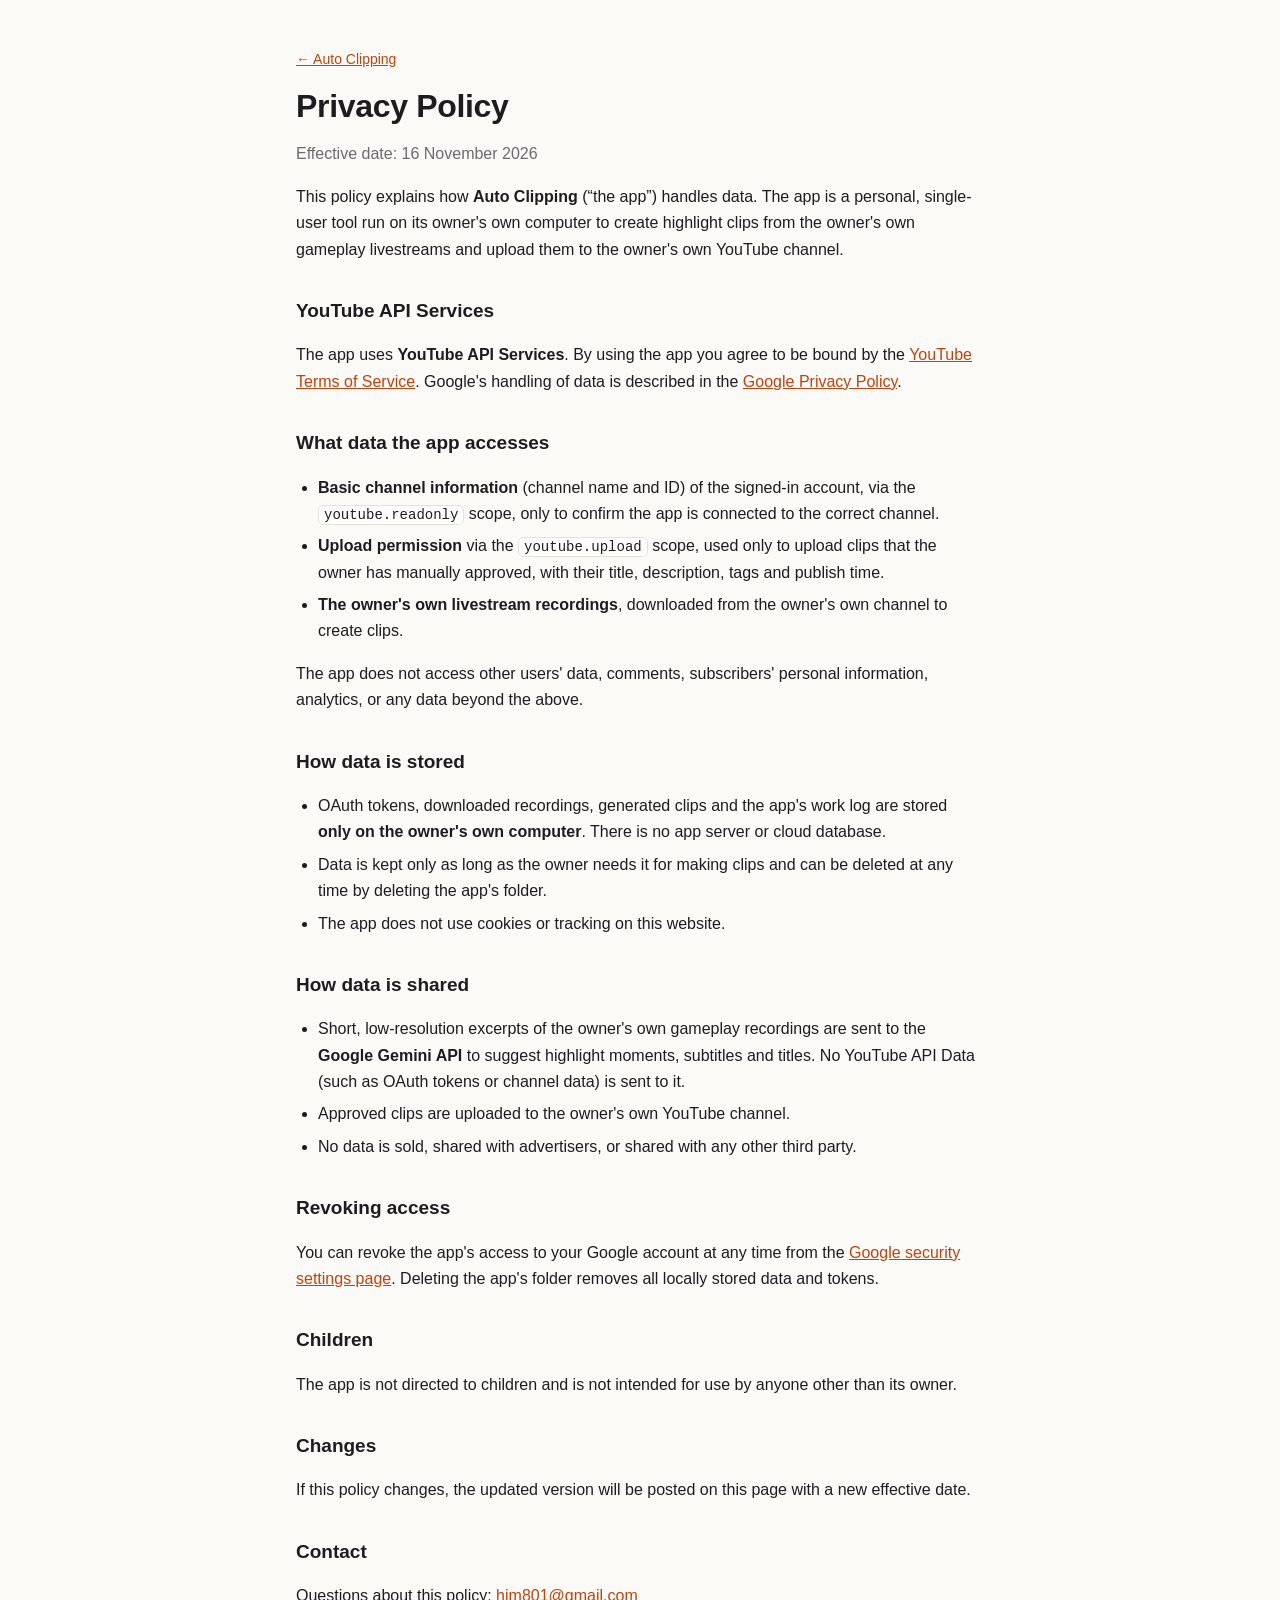
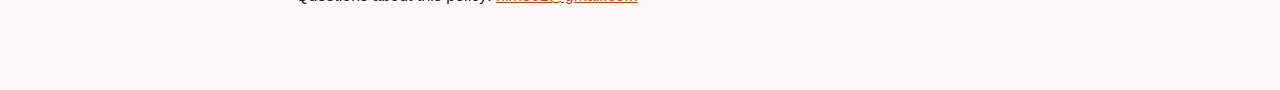
==== privacy.html @ d63df60d "Add files via upload" ====
<!doctype html>
<html lang="en">
<head>
<meta charset="utf-8">
<meta name="viewport" content="width=device-width, initial-scale=1">
<title>Privacy Policy</title>
<link rel="stylesheet" href="style.css">
</head>
<body>
<main>
  <p class="back"><a href="index.html">← Auto Clipping</a></p>
  <h1>Privacy Policy</h1>
  <p class="mute">Effective date: 16 November 2026</p>

  <p>This policy explains how <b>Auto Clipping</b> (“the app”) handles data. The app is a personal, single-user tool run on its owner's own computer to create highlight clips from the owner's own gameplay livestreams and upload them to the owner's own YouTube channel.</p>

  <h2>YouTube API Services</h2>
  <p>The app uses <b>YouTube API Services</b>. By using the app you agree to be bound by the <a href="https://www.youtube.com/t/terms">YouTube Terms of Service</a>. Google's handling of data is described in the <a href="http://www.google.com/policies/privacy">Google Privacy Policy</a>.</p>

  <h2>What data the app accesses</h2>
  <ul>
    <li><b>Basic channel information</b> (channel name and ID) of the signed-in account, via the <code>youtube.readonly</code> scope, only to confirm the app is connected to the correct channel.</li>
    <li><b>Upload permission</b> via the <code>youtube.upload</code> scope, used only to upload clips that the owner has manually approved, with their title, description, tags and publish time.</li>
    <li><b>The owner's own livestream recordings</b>, downloaded from the owner's own channel to create clips.</li>
  </ul>
  <p>The app does not access other users' data, comments, subscribers' personal information, analytics, or any data beyond the above.</p>

  <h2>How data is stored</h2>
  <ul>
    <li>OAuth tokens, downloaded recordings, generated clips and the app's work log are stored <b>only on the owner's own computer</b>. There is no app server or cloud database.</li>
    <li>Data is kept only as long as the owner needs it for making clips and can be deleted at any time by deleting the app's folder.</li>
    <li>The app does not use cookies or tracking on this website.</li>
  </ul>

  <h2>How data is shared</h2>
  <ul>
    <li>Short, low-resolution excerpts of the owner's own gameplay recordings are sent to the <b>Google Gemini API</b> to suggest highlight moments, subtitles and titles. No YouTube API Data (such as OAuth tokens or channel data) is sent to it.</li>
    <li>Approved clips are uploaded to the owner's own YouTube channel.</li>
    <li>No data is sold, shared with advertisers, or shared with any other third party.</li>
  </ul>

  <h2>Revoking access</h2>
  <p>You can revoke the app's access to your Google account at any time from the <a href="https://security.google.com/settings/security/permissions">Google security settings page</a>. Deleting the app's folder removes all locally stored data and tokens.</p>

  <h2>Children</h2>
  <p>The app is not directed to children and is not intended for use by anyone other than its owner.</p>

  <h2>Changes</h2>
  <p>If this policy changes, the updated version will be posted on this page with a new effective date.</p>

  <h2>Contact</h2>
  <p>Questions about this policy: <a href="mailto:him801@gmail.com">him801@gmail.com</a></p>
</main>
</body>
</html>
---- style.css ----
:root {
  --bg: #fbfaf7; --ink: #1d1d1f; --mute: #6b6b70; --line: #e5e2db; --accent: #c2410c; --card: #ffffff;
}
@media (prefers-color-scheme: dark) {
  :root:not([data-theme="light"]) {
    --bg: #131315; --ink: #ededf0; --mute: #9b9ba3; --line: #2b2b30; --accent: #fb8c4b; --card: #1b1b1e;
  }
}
:root[data-theme="dark"] {
  --bg: #131315; --ink: #ededf0; --mute: #9b9ba3; --line: #2b2b30; --accent: #fb8c4b; --card: #1b1b1e;
}
* { box-sizing: border-box; }
body { margin: 0; background: var(--bg); color: var(--ink);
  font: 16px/1.65 -apple-system, BlinkMacSystemFont, "Segoe UI", Roboto, sans-serif; }
main { max-width: 720px; margin: 0 auto; padding: 48px 16px 64px; }
header { margin-bottom: 32px; }
.mark { font-size: 40px; }
h1 { font-size: 32px; line-height: 1.2; margin: 8px 0 12px; letter-spacing: -0.01em; }
h2 { font-size: 19px; margin: 32px 0 8px; }
.lede { font-size: 18px; color: var(--mute); margin: 0; }
.mute { color: var(--mute); }
a { color: var(--accent); }
code { background: var(--card); border: 1px solid var(--line); border-radius: 5px; padding: 1px 5px; font-size: 14px; }
ul, ol { padding-left: 22px; }
li { margin: 6px 0; }
.steps li::marker { color: var(--accent); font-weight: 700; }
section { border-top: 1px solid var(--line); }
.back { margin: 0 0 16px; font-size: 14px; }
footer { margin-top: 48px; padding-top: 16px; border-top: 1px solid var(--line); color: var(--mute); font-size: 14px; }
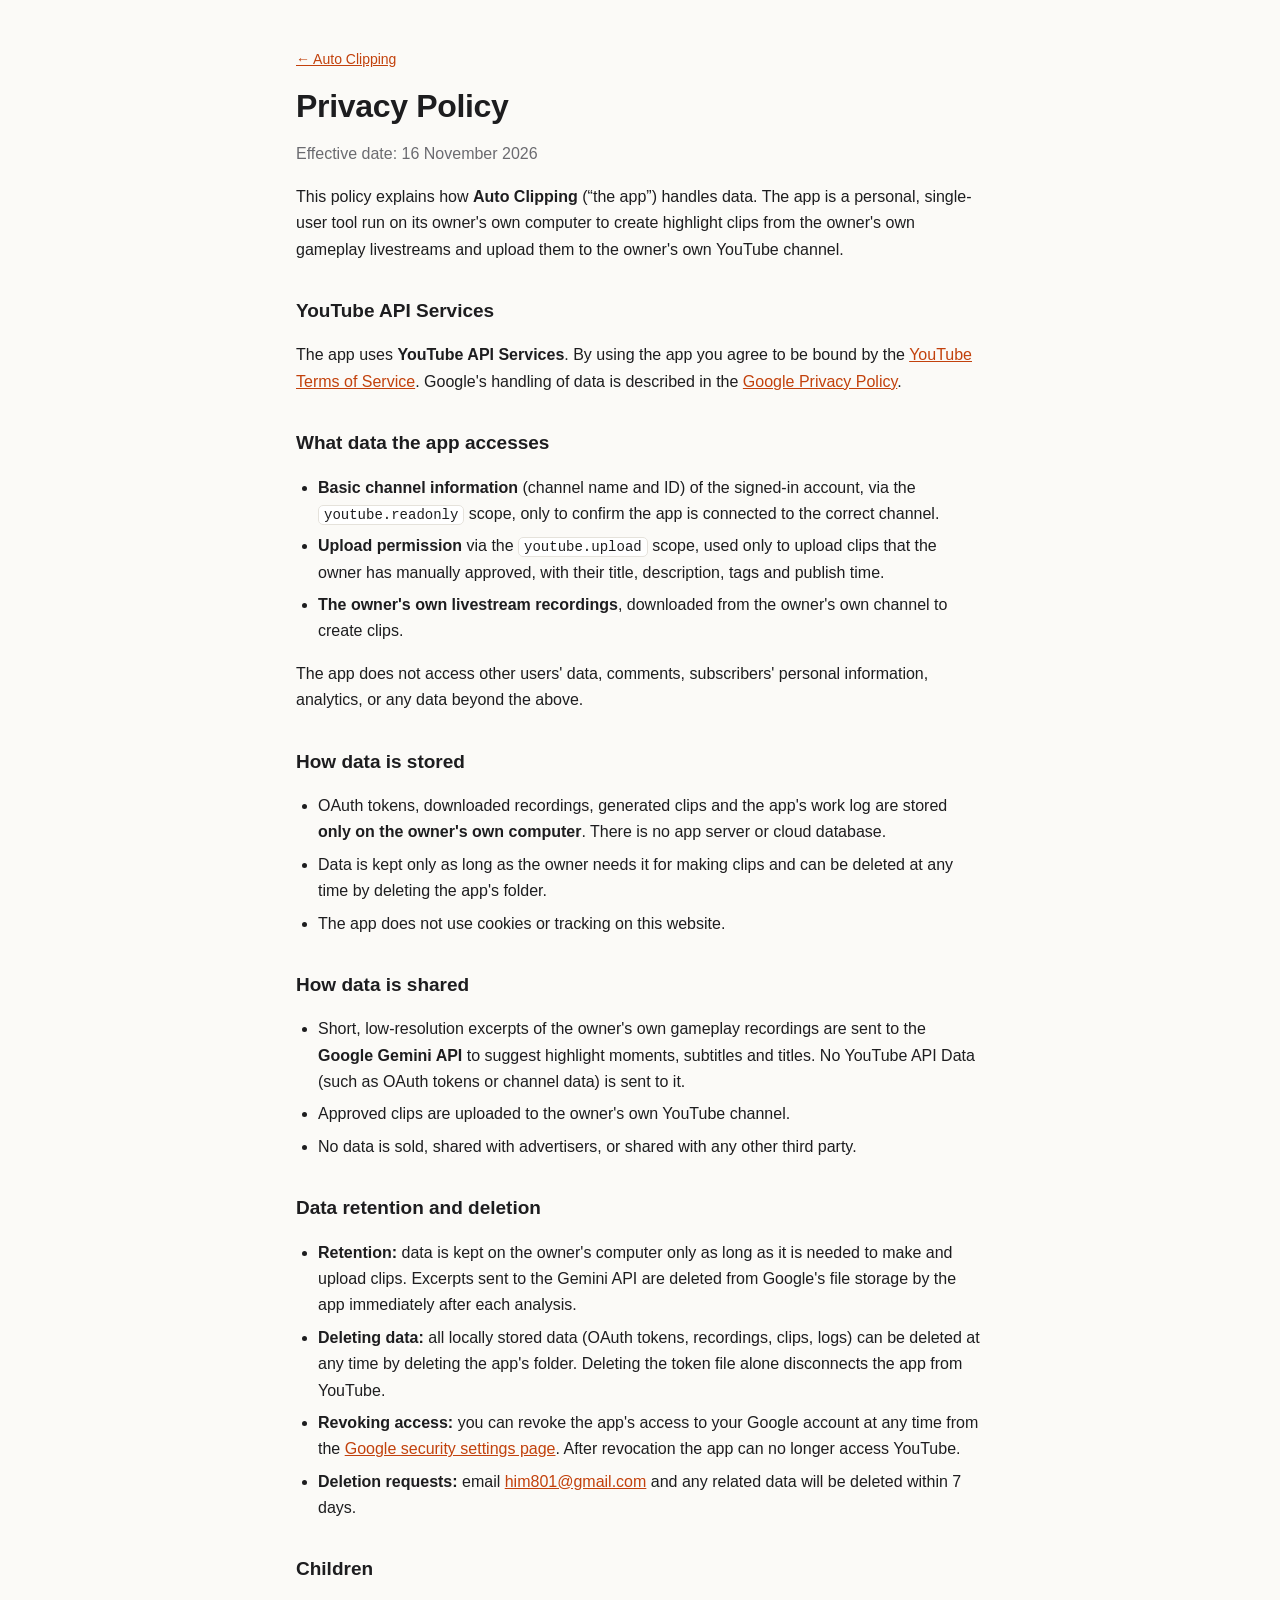
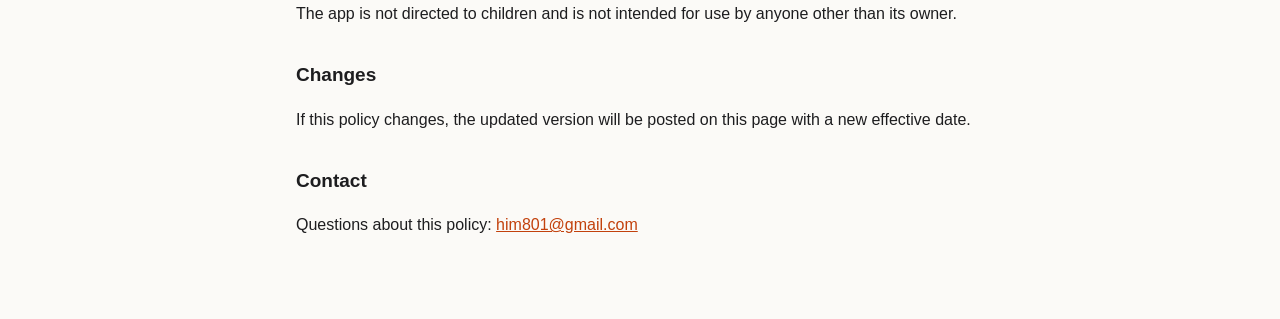
==== commit d91b6e1d: "Add files via upload" ====
--- a/privacy.html
+++ b/privacy.html
@@ -39,8 +39,13 @@
     <li>No data is sold, shared with advertisers, or shared with any other third party.</li>
   </ul>
 
-  <h2>Revoking access</h2>
-  <p>You can revoke the app's access to your Google account at any time from the <a href="https://security.google.com/settings/security/permissions">Google security settings page</a>. Deleting the app's folder removes all locally stored data and tokens.</p>
+  <h2>Data retention and deletion</h2>
+  <ul>
+    <li><b>Retention:</b> data is kept on the owner's computer only as long as it is needed to make and upload clips. Excerpts sent to the Gemini API are deleted from Google's file storage by the app immediately after each analysis.</li>
+    <li><b>Deleting data:</b> all locally stored data (OAuth tokens, recordings, clips, logs) can be deleted at any time by deleting the app's folder. Deleting the token file alone disconnects the app from YouTube.</li>
+    <li><b>Revoking access:</b> you can revoke the app's access to your Google account at any time from the <a href="https://security.google.com/settings/security/permissions">Google security settings page</a>. After revocation the app can no longer access YouTube.</li>
+    <li><b>Deletion requests:</b> email <a href="mailto:him801@gmail.com">him801@gmail.com</a> and any related data will be deleted within 7 days.</li>
+  </ul>
 
   <h2>Children</h2>
   <p>The app is not directed to children and is not intended for use by anyone other than its owner.</p>
